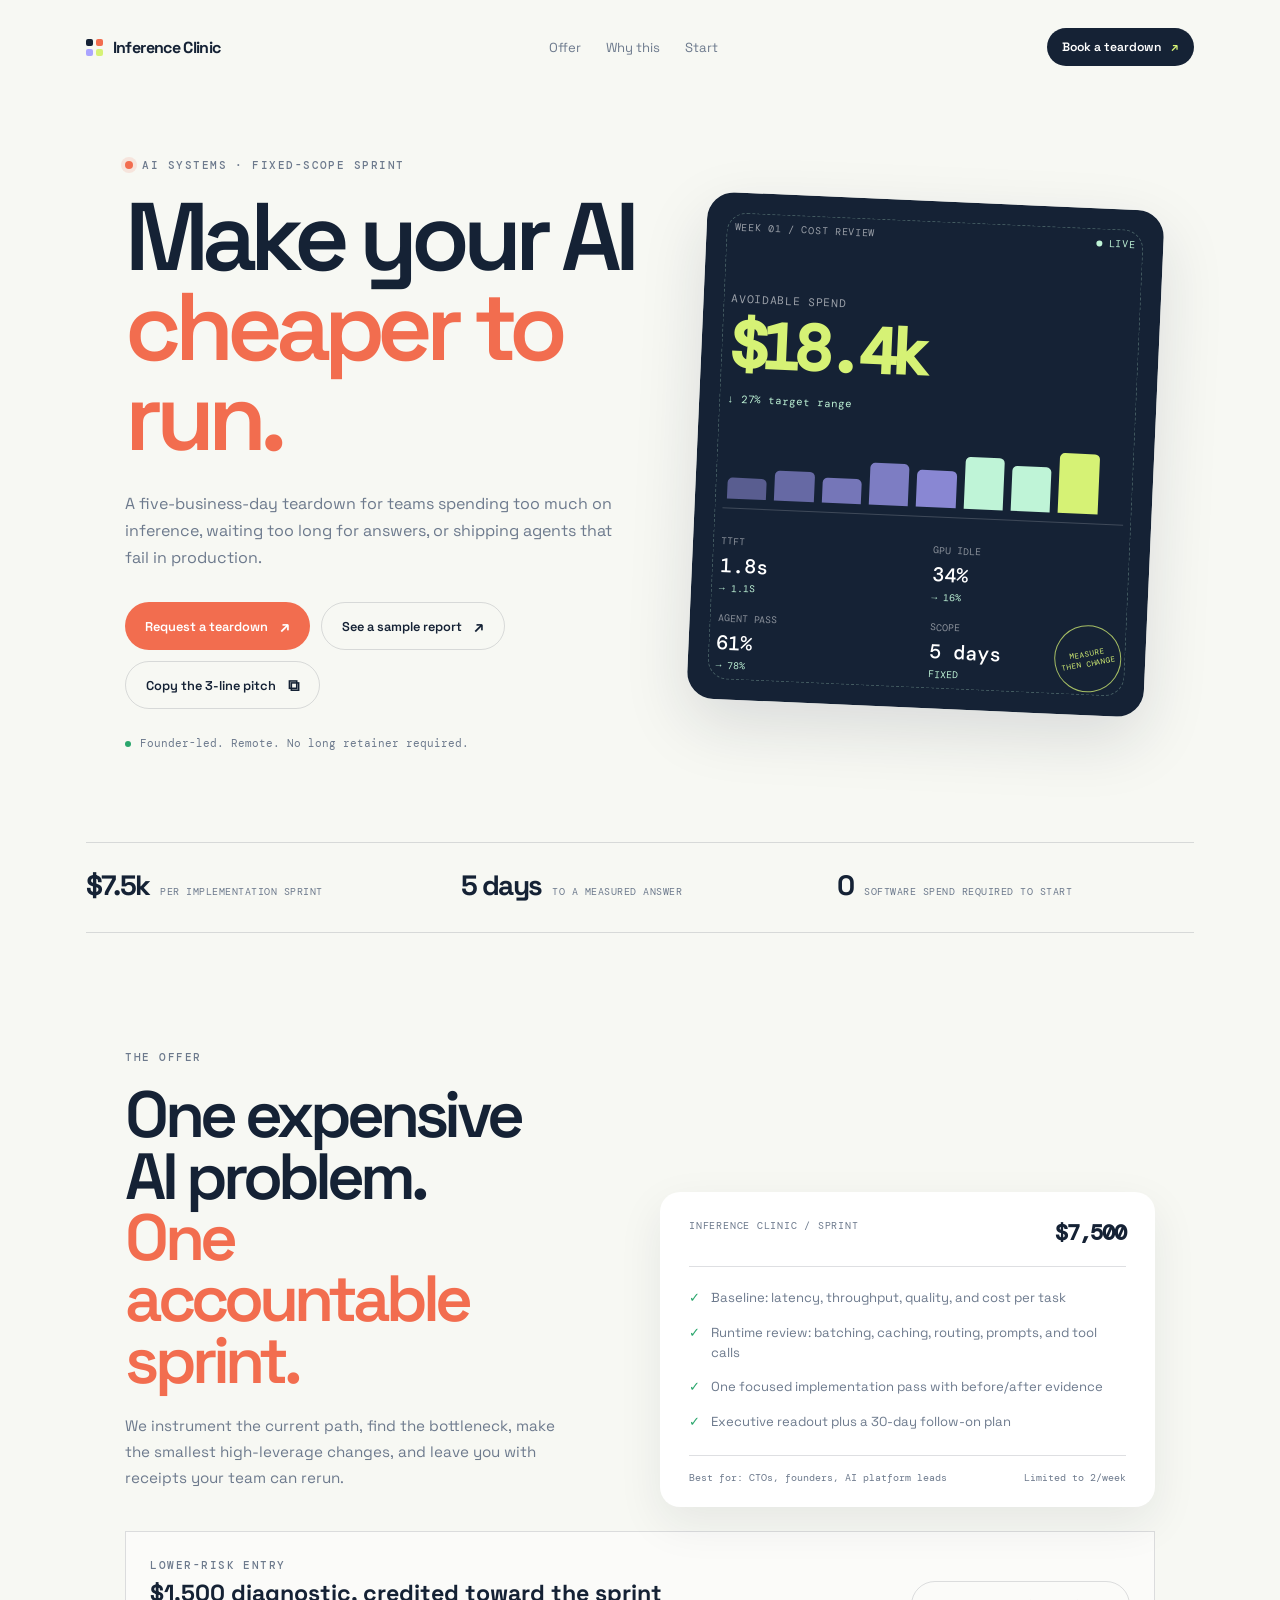
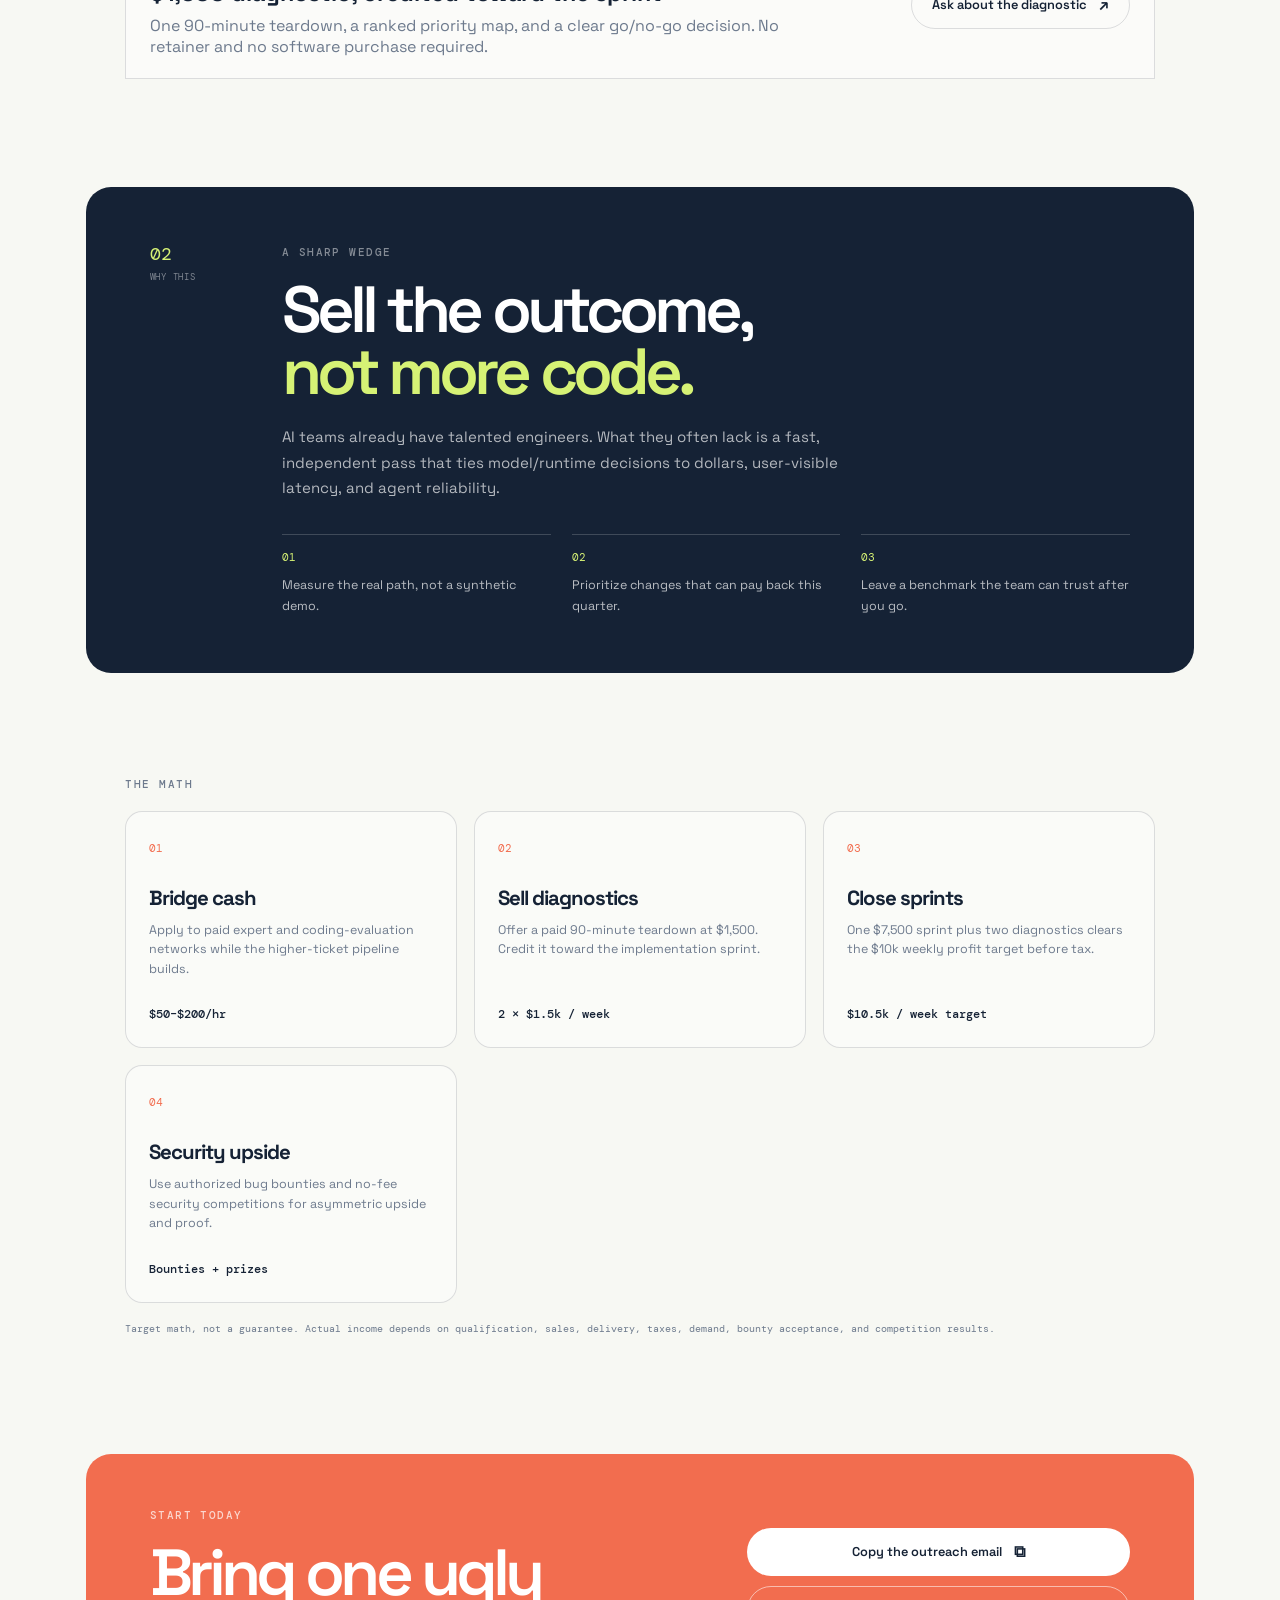
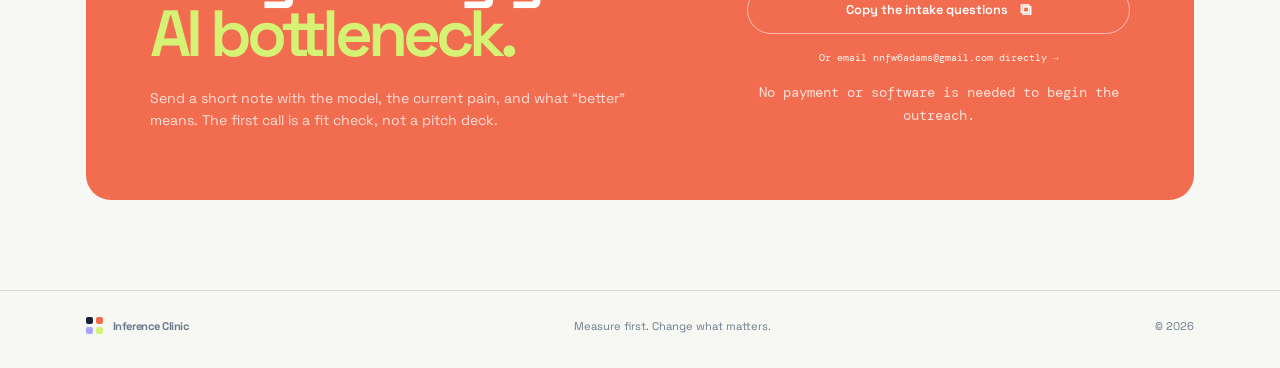
==== index.html @ ce6aa415 "Publish Inference Clinic offer pages Add the corrected landing page, sample report, crypto infrastru" ====
<!doctype html>
<html lang="en">
  <head>
    <meta charset="UTF-8" />
    <meta name="viewport" content="width=device-width, initial-scale=1.0" />
    <meta
      name="description"
      content="Inference Clinic helps AI teams cut serving cost, latency, and agent failure rates in five business days."
    />
    <title>Inference Clinic | Make AI cheaper to run</title>
    <link rel="preconnect" href="https://fonts.googleapis.com" />
    <link rel="preconnect" href="https://fonts.gstatic.com" crossorigin />
    <link
      href="https://fonts.googleapis.com/css2?family=DM+Mono:wght@400;500&family=Space+Grotesk:wght@400;500;600;700&display=swap"
      rel="stylesheet"
    />
    <link rel="stylesheet" href="styles.css" />
  </head>
  <body>
    <div class="page-shell">
      <header class="topbar">
        <a class="brand" href="#" aria-label="Inference Clinic home">
          <span class="brand-mark" aria-hidden="true"><i></i><i></i><i></i><i></i></span>
          <span>Inference Clinic</span>
        </a>
        <nav class="nav-links" aria-label="Main navigation">
          <a href="#offer">Offer</a>
          <a href="#proof">Why this</a>
          <a href="#start">Start</a>
        </nav>
        <a class="nav-cta" href="mailto:nnfw6adams@gmail.com?subject=Inference%20Clinic%20diagnostic">Book a teardown <span>↗</span></a>
      </header>

      <main>
        <section class="hero">
          <div class="hero-copy">
            <p class="eyebrow"><span></span> AI systems · fixed-scope sprint</p>
            <h1>Make your AI<br /><em>cheaper to run.</em></h1>
            <p class="lede">
              A five-business-day teardown for teams spending too much on inference, waiting too long
              for answers, or shipping agents that fail in production.
            </p>
            <div class="hero-actions">
              <a class="button button-primary" href="mailto:nnfw6adams@gmail.com?subject=Inference%20Clinic%20diagnostic">Request a teardown <span>↗</span></a>
              <a class="button button-quiet" href="screening-report.html">See a sample report <span>↗</span></a>
              <button class="button button-quiet" data-copy="pitch">Copy the 3-line pitch <span>⧉</span></button>
            </div>
            <div class="micro-proof">
              <span class="status-dot"></span>
              <span>Founder-led. Remote. No long retainer required.</span>
            </div>
          </div>

          <div class="hero-panel" aria-label="Illustration of an inference cost dashboard">
            <div class="panel-topline">
              <span>WEEK 01 / COST REVIEW</span>
              <span class="panel-live"><i></i> LIVE</span>
            </div>
            <div class="panel-metric">
              <span class="metric-label">avoidable spend</span>
              <strong>$18.4k</strong>
              <span class="metric-change">↓ 27% target range</span>
            </div>
            <div class="sparkline" aria-hidden="true">
              <span></span><span></span><span></span><span></span><span></span><span></span><span></span><span></span>
            </div>
            <div class="panel-grid">
              <div><small>TTFT</small><strong>1.8s</strong><em>→ 1.1s</em></div>
              <div><small>GPU idle</small><strong>34%</strong><em>→ 16%</em></div>
              <div><small>agent pass</small><strong>61%</strong><em>→ 78%</em></div>
              <div><small>scope</small><strong>5 days</strong><em>fixed</em></div>
            </div>
            <div class="panel-stamp">MEASURE<br />THEN CHANGE</div>
          </div>
        </section>

        <section class="stats" aria-label="Offer highlights">
          <div><strong>$7.5k</strong><span>per implementation sprint</span></div>
          <div><strong>5 days</strong><span>to a measured answer</span></div>
          <div><strong>0</strong><span>software spend required to start</span></div>
        </section>

        <section class="offer-section" id="offer">
          <div class="section-kicker">The offer</div>
          <div class="offer-layout">
            <div>
              <h2>One expensive AI problem.<br /><em>One accountable sprint.</em></h2>
              <p class="section-copy">
                We instrument the current path, find the bottleneck, make the smallest high-leverage
                changes, and leave you with receipts your team can rerun.
              </p>
            </div>
            <div class="offer-card">
              <div class="offer-card-head"><span>INFERENCE CLINIC / SPRINT</span><strong>$7,500</strong></div>
              <ul>
                <li>Baseline: latency, throughput, quality, and cost per task</li>
                <li>Runtime review: batching, caching, routing, prompts, and tool calls</li>
                <li>One focused implementation pass with before/after evidence</li>
                <li>Executive readout plus a 30-day follow-on plan</li>
              </ul>
              <div class="offer-card-foot"><span>Best for: CTOs, founders, AI platform leads</span><span>Limited to 2/week</span></div>
            </div>
          </div>
          <div class="diagnostic-strip">
            <div>
              <span class="section-kicker">Lower-risk entry</span>
              <h3>$1,500 diagnostic, credited toward the sprint</h3>
              <p>One 90-minute teardown, a ranked priority map, and a clear go/no-go decision. No retainer and no software purchase required.</p>
            </div>
            <a class="button button-outline" href="mailto:nnfw6adams@gmail.com?subject=Inference%20Clinic%20diagnostic">Ask about the diagnostic <span>↗</span></a>
          </div>
        </section>

        <section class="proof-section" id="proof">
          <div class="proof-index">02<br /><span>WHY THIS</span></div>
          <div class="proof-copy">
            <p class="section-kicker">A sharp wedge</p>
            <h2>Sell the outcome,<br /><em>not more code.</em></h2>
            <p>
              AI teams already have talented engineers. What they often lack is a fast, independent
              pass that ties model/runtime decisions to dollars, user-visible latency, and agent
              reliability.
            </p>
            <div class="proof-list">
              <div><strong>01</strong><span>Measure the real path, not a synthetic demo.</span></div>
              <div><strong>02</strong><span>Prioritize changes that can pay back this quarter.</span></div>
              <div><strong>03</strong><span>Leave a benchmark the team can trust after you go.</span></div>
            </div>
          </div>
        </section>

        <section class="path-section">
          <div class="section-kicker">The math</div>
          <div class="path-grid">
            <article>
              <span class="path-number">01</span>
              <h3>Bridge cash</h3>
              <p>Apply to paid expert and coding-evaluation networks while the higher-ticket pipeline builds.</p>
              <strong>$50–$200/hr</strong>
            </article>
            <article>
              <span class="path-number">02</span>
              <h3>Sell diagnostics</h3>
              <p>Offer a paid 90-minute teardown at $1,500. Credit it toward the implementation sprint.</p>
              <strong>2 × $1.5k / week</strong>
            </article>
            <article>
              <span class="path-number">03</span>
              <h3>Close sprints</h3>
              <p>One $7,500 sprint plus two diagnostics clears the $10k weekly profit target before tax.</p>
              <strong>$10.5k / week target</strong>
            </article>
            <article>
              <span class="path-number">04</span>
              <h3>Security upside</h3>
              <p>Use authorized bug bounties and no-fee security competitions for asymmetric upside and proof.</p>
              <strong>Bounties + prizes</strong>
            </article>
          </div>
          <p class="disclaimer">Target math, not a guarantee. Actual income depends on qualification, sales, delivery, taxes, demand, bounty acceptance, and competition results.</p>
        </section>

        <section class="start-section" id="start">
          <div class="start-card">
            <div>
              <p class="section-kicker">Start today</p>
              <h2>Bring one ugly<br /><em>AI bottleneck.</em></h2>
              <p>Send a short note with the model, the current pain, and what “better” means. The first call is a fit check, not a pitch deck.</p>
            </div>
            <div class="start-actions">
              <button class="button button-light" data-copy="email">Copy the outreach email <span>⧉</span></button>
              <button class="button button-outline-light" data-copy="intake">Copy the intake questions <span>⧉</span></button>
              <a class="start-note start-link" href="mailto:nnfw6adams@gmail.com?subject=Inference%20Clinic%20diagnostic">Or email nnfw6adams@gmail.com directly →</a>
              <p class="start-note">No payment or software is needed to begin the outreach.</p>
            </div>
          </div>
        </section>
      </main>

      <footer class="footer">
        <div class="brand"><span class="brand-mark" aria-hidden="true"><i></i><i></i><i></i><i></i></span><span>Inference Clinic</span></div>
        <span>Measure first. Change what matters.</span>
        <span>© 2026</span>
      </footer>
    </div>
    <div class="toast" data-toast role="status" aria-live="polite"></div>
    <script src="app.js"></script>
  </body>
</html>
---- styles.css ----
:root {
  --ink: #152235;
  --muted: #6d7a8d;
  --paper: #f7f8f3;
  --card: #ffffff;
  --line: rgba(21, 34, 53, 0.14);
  --mint: #bff4d7;
  --lime: #d6f275;
  --orange: #f26d4f;
  --violet: #aaa4ff;
  --shadow: 0 24px 65px rgba(21, 34, 53, 0.13);
  font-family: "Space Grotesk", system-ui, sans-serif;
  color: var(--ink);
  background: var(--paper);
}
* { box-sizing: border-box; }
html { scroll-behavior: smooth; }
body { margin: 0; min-width: 320px; background: var(--paper); }
a, button { font: inherit; }
a { color: inherit; text-decoration: none; }
button { cursor: pointer; }
.page-shell { max-width: 1440px; margin: 0 auto; overflow: hidden; }
.topbar { display: flex; align-items: center; justify-content: space-between; padding: 28px 6.7vw 20px; }
.brand { display: inline-flex; align-items: center; gap: 10px; font-weight: 700; letter-spacing: -0.04em; }
.brand-mark { display: grid; grid-template-columns: repeat(2, 7px); gap: 3px; width: 17px; }
.brand-mark i { display: block; width: 7px; height: 7px; border-radius: 2px; background: var(--ink); }
.brand-mark i:nth-child(2) { background: var(--orange); }
.brand-mark i:nth-child(3) { background: var(--violet); }
.brand-mark i:nth-child(4) { background: var(--lime); }
.nav-links { display: flex; gap: 25px; color: var(--muted); font-size: .82rem; }
.nav-links a:hover { color: var(--ink); }
.nav-cta { padding: 11px 15px; border-radius: 999px; background: var(--ink); color: white; font-size: .76rem; font-weight: 600; }
.nav-cta span { margin-left: 7px; color: var(--lime); }
.hero { display: grid; grid-template-columns: 1fr .9fr; gap: 5vw; align-items: center; min-height: 610px; padding: 72px 9.8vw 92px; }
.eyebrow, .section-kicker { margin: 0 0 20px; color: var(--muted); font: 500 .7rem "DM Mono", monospace; letter-spacing: .13em; text-transform: uppercase; }
.eyebrow { display: flex; align-items: center; gap: 9px; }
.eyebrow span { width: 8px; height: 8px; border-radius: 50%; background: var(--orange); box-shadow: 0 0 0 4px rgba(242,109,79,.14); }
h1, h2, h3, p { margin-top: 0; }
h1, h2 { letter-spacing: -.075em; line-height: .94; }
h1 { max-width: 620px; margin-bottom: 27px; font-size: clamp(4rem, 7.5vw, 7.3rem); font-weight: 600; }
h1 em, h2 em { color: var(--orange); font-style: normal; }
.lede { max-width: 505px; margin-bottom: 31px; color: var(--muted); font-size: 1rem; line-height: 1.7; }
.hero-actions { display: flex; flex-wrap: wrap; gap: 11px; }
.button { display: inline-flex; align-items: center; justify-content: center; gap: 12px; min-height: 48px; padding: 0 20px; border: 0; border-radius: 999px; font-size: .8rem; font-weight: 600; transition: transform 180ms ease, box-shadow 180ms ease, background 180ms ease; }
.button:hover { transform: translateY(-2px); box-shadow: 0 12px 24px rgba(21,34,53,.14); }
.button-primary { background: var(--orange); color: white; }
.button-primary:hover { background: #d9593e; }
.button-quiet { border: 1px solid var(--line); background: transparent; color: var(--ink); }
.button-outline { border: 1px solid var(--line); background: transparent; color: var(--ink); }
.button span { font-size: 1rem; }
.micro-proof { display: flex; gap: 9px; align-items: center; margin-top: 28px; color: var(--muted); font: .66rem "DM Mono", monospace; }
.status-dot { width: 6px; height: 6px; border-radius: 50%; background: #2aa66c; }
.hero-panel { position: relative; min-height: 410px; padding: 27px; border: 1px solid rgba(21,34,53,.15); border-radius: 27px; background: var(--ink); color: white; box-shadow: var(--shadow); transform: rotate(2.5deg); }
.hero-panel:before { content: ""; position: absolute; inset: 19px; border: 1px dashed rgba(191,244,215,.28); border-radius: 20px; pointer-events: none; }
.panel-topline, .panel-live { display: flex; align-items: center; justify-content: space-between; color: rgba(255,255,255,.57); font: .62rem "DM Mono", monospace; letter-spacing: .07em; }
.panel-live { gap: 6px; justify-content: flex-end; color: var(--mint); }
.panel-live i { width: 6px; height: 6px; border-radius: 50%; background: var(--mint); }
.panel-metric { position: relative; z-index: 1; margin-top: 58px; }
.metric-label { display: block; color: rgba(255,255,255,.58); font: .7rem "DM Mono", monospace; text-transform: uppercase; letter-spacing: .06em; }
.panel-metric strong { display: block; margin: 9px 0 8px; color: var(--lime); font: 600 4rem/1 "DM Mono", monospace; letter-spacing: -.09em; }
.metric-change { color: var(--mint); font: .67rem "DM Mono", monospace; }
.sparkline { display: flex; align-items: end; gap: 8px; height: 73px; margin: 28px 0 26px; padding: 0 4px 9px; border-bottom: 1px solid rgba(255,255,255,.18); }
.sparkline span { display: block; width: 10%; border-radius: 5px 5px 0 0; background: var(--violet); }
.sparkline span:nth-child(1) { height: 34%; opacity: .45; }.sparkline span:nth-child(2) { height: 47%; opacity: .55; }.sparkline span:nth-child(3) { height: 40%; opacity: .65; }.sparkline span:nth-child(4) { height: 67%; opacity: .7; }.sparkline span:nth-child(5) { height: 58%; opacity: .78; }.sparkline span:nth-child(6) { height: 82%; background: var(--mint); }.sparkline span:nth-child(7) { height: 71%; background: var(--mint); }.sparkline span:nth-child(8) { height: 95%; background: var(--lime); }
.panel-grid { display: grid; grid-template-columns: repeat(2,1fr); gap: 17px 24px; }
.panel-grid small, .panel-grid em { display: block; color: rgba(255,255,255,.5); font: .61rem "DM Mono", monospace; font-style: normal; text-transform: uppercase; }
.panel-grid strong { display: block; margin: 5px 0 3px; font: 500 1.25rem "DM Mono", monospace; }
.panel-grid em { color: var(--mint); }
.panel-stamp { position: absolute; right: 23px; bottom: 22px; width: 67px; height: 67px; display: grid; place-items: center; border: 1px solid rgba(214,242,117,.75); border-radius: 50%; color: var(--lime); font: .47rem/1.25 "DM Mono", monospace; text-align: center; transform: rotate(-13deg); }
.stats { display: grid; grid-template-columns: repeat(3,1fr); gap: 18px; margin: 0 6.7vw; padding: 24px 0 29px; border-top: 1px solid var(--line); border-bottom: 1px solid var(--line); }
.stats div { display: flex; align-items: baseline; gap: 11px; }
.stats strong { font-size: 1.75rem; letter-spacing: -.06em; }
.stats span { color: var(--muted); font: .63rem "DM Mono", monospace; text-transform: uppercase; letter-spacing: .05em; }
.offer-section { padding: 117px 9.8vw 108px; }
.offer-layout { display: grid; grid-template-columns: .9fr 1fr; gap: 7vw; align-items: end; }
h2 { margin-bottom: 22px; font-size: clamp(3rem, 5.1vw, 5.4rem); font-weight: 600; }
.section-copy { max-width: 485px; color: var(--muted); font-size: .95rem; line-height: 1.72; }
.offer-card { padding: 27px 29px 23px; border-radius: 20px; background: white; box-shadow: 0 16px 45px rgba(21,34,53,.08); }
.offer-card-head { display: flex; align-items: start; justify-content: space-between; gap: 18px; padding-bottom: 19px; border-bottom: 1px solid var(--line); color: var(--muted); font: .61rem "DM Mono", monospace; letter-spacing: .08em; }
.offer-card-head strong { color: var(--ink); font: 600 1.35rem "DM Mono", monospace; letter-spacing: -.06em; }
.offer-card ul { display: grid; gap: 15px; margin: 21px 0 23px; padding: 0; list-style: none; }
.offer-card li { position: relative; padding-left: 22px; color: var(--muted); font-size: .82rem; line-height: 1.5; }
.offer-card li:before { content: "✓"; position: absolute; left: 0; color: #2aa66c; font-weight: 700; }
.offer-card-foot { display: flex; justify-content: space-between; gap: 15px; padding-top: 15px; border-top: 1px solid var(--line); color: var(--muted); font: .6rem "DM Mono", monospace; }
.diagnostic-strip { display: flex; align-items: center; justify-content: space-between; gap: 2rem; margin-top: 1.5rem; padding: 1.35rem 1.5rem; border: 1px solid var(--line); background: rgba(255,255,255,.55); }
.diagnostic-strip h3 { margin: .25rem 0 .4rem; font-size: clamp(1.1rem, 2vw, 1.45rem); }
.diagnostic-strip p { max-width: 42rem; margin: 0; color: var(--muted); }
.proof-section { display: grid; grid-template-columns: 100px 1fr; gap: 32px; margin: 0 6.7vw 104px; padding: 58px 5vw; border-radius: 25px; background: var(--ink); color: white; }
.proof-index { color: var(--lime); font: 1.1rem "DM Mono", monospace; line-height: 1.1; }
.proof-index span { display: block; margin-top: 8px; color: rgba(255,255,255,.45); font-size: .54rem; letter-spacing: .08em; }
.proof-copy .section-kicker { color: rgba(255,255,255,.48); }
.proof-copy h2 em { color: var(--lime); }
.proof-copy > p:not(.section-kicker) { max-width: 560px; color: rgba(255,255,255,.68); font-size: .94rem; line-height: 1.7; }
.proof-list { display: grid; grid-template-columns: repeat(3,1fr); gap: 21px; margin-top: 33px; }
.proof-list div { padding-top: 15px; border-top: 1px solid rgba(255,255,255,.18); }
.proof-list strong { display: block; margin-bottom: 9px; color: var(--lime); font: .68rem "DM Mono", monospace; }
.proof-list span { color: rgba(255,255,255,.7); font-size: .78rem; line-height: 1.45; }
.path-section { padding: 0 9.8vw 119px; }
.path-grid { display: grid; grid-template-columns: repeat(3,1fr); gap: 17px; }
.path-grid article { min-height: 230px; padding: 24px 23px; border: 1px solid var(--line); border-radius: 17px; background: rgba(255,255,255,.42); }
.path-number { color: var(--orange); font: .66rem "DM Mono", monospace; }
.path-grid h3 { margin: 28px 0 10px; font-size: 1.28rem; letter-spacing: -.05em; }
.path-grid p { min-height: 69px; color: var(--muted); font-size: .78rem; line-height: 1.55; }
.path-grid strong { color: var(--ink); font: 500 .72rem "DM Mono", monospace; }
.disclaimer { margin: 19px 0 0; color: var(--muted); font: .63rem "DM Mono", monospace; }
.start-section { padding: 0 6.7vw 90px; }
.start-card { display: grid; grid-template-columns: 1fr .7fr; gap: 50px; padding: 54px 5vw; border-radius: 25px; background: var(--orange); color: white; }
.start-card .section-kicker { color: rgba(255,255,255,.72); }
.start-card h2 em { color: var(--lime); }
.start-card > div > p:not(.section-kicker) { max-width: 490px; color: rgba(255,255,255,.78); font-size: .88rem; line-height: 1.62; }
.start-actions { display: flex; flex-direction: column; align-items: stretch; justify-content: center; gap: 10px; }
.button-light { background: white; color: var(--ink); }
.button-outline-light { border: 1px solid rgba(255,255,255,.55); background: transparent; color: white; }
.start-note { margin: 7px 0 0; color: rgba(255,255,255,.7); font: .6rem "DM Mono", monospace; text-align: center; }
.start-link { display: inline-block; color: var(--paper); text-decoration: none; }
.footer { display: flex; align-items: center; justify-content: space-between; gap: 20px; padding: 26px 6.7vw 34px; border-top: 1px solid var(--line); color: var(--muted); font-size: .7rem; }
.toast { position: fixed; z-index: 10; right: 22px; bottom: 22px; max-width: min(370px, calc(100vw - 44px)); padding: 14px 17px; border-radius: 12px; background: var(--ink); color: white; box-shadow: var(--shadow); font-size: .76rem; opacity: 0; transform: translateY(10px); pointer-events: none; transition: opacity 180ms ease, transform 180ms ease; }
.toast.is-visible { opacity: 1; transform: translateY(0); }
@media (max-width: 900px) {
  .hero { grid-template-columns: 1fr; padding-inline: 8vw; }
  .hero-panel { width: min(100%, 520px); margin: 5px auto 0; }
  .offer-section { padding-inline: 8vw; }
  .offer-layout { grid-template-columns: 1fr; gap: 38px; }
  .proof-section { margin-inline: 5vw; }
  .path-section { padding-inline: 8vw; }
  .start-section { padding-inline: 5vw; }
}
@media (max-width: 650px) {
  .topbar { padding-top: 21px; }
  .nav-links { display: none; }
  .nav-cta { padding: 9px 12px; font-size: .68rem; }
  .hero { min-height: unset; padding-top: 65px; padding-bottom: 70px; }
  h1 { font-size: clamp(3.7rem, 17vw, 5.7rem); }
  .hero-panel { min-height: 365px; padding: 23px; transform: none; }
  .panel-metric { margin-top: 47px; }
  .panel-metric strong { font-size: 3.35rem; }
  .stats { grid-template-columns: 1fr; gap: 11px; }
  .stats div { justify-content: space-between; }
  .offer-section { padding-top: 85px; }
  .offer-card-foot { flex-direction: column; }
  .diagnostic-strip { align-items: flex-start; flex-direction: column; }
  .proof-section { grid-template-columns: 1fr; gap: 17px; padding: 36px 28px; }
  .proof-list { grid-template-columns: 1fr; gap: 14px; }
  .path-section { padding-bottom: 82px; }
  .path-grid { grid-template-columns: 1fr; }
  .path-grid article { min-height: unset; }
  .path-grid p { min-height: unset; }
  .start-card { grid-template-columns: 1fr; gap: 28px; padding: 36px 28px; }
  .footer { flex-wrap: wrap; }
  .footer > span:nth-last-child(2) { width: 100%; order: 3; }
}
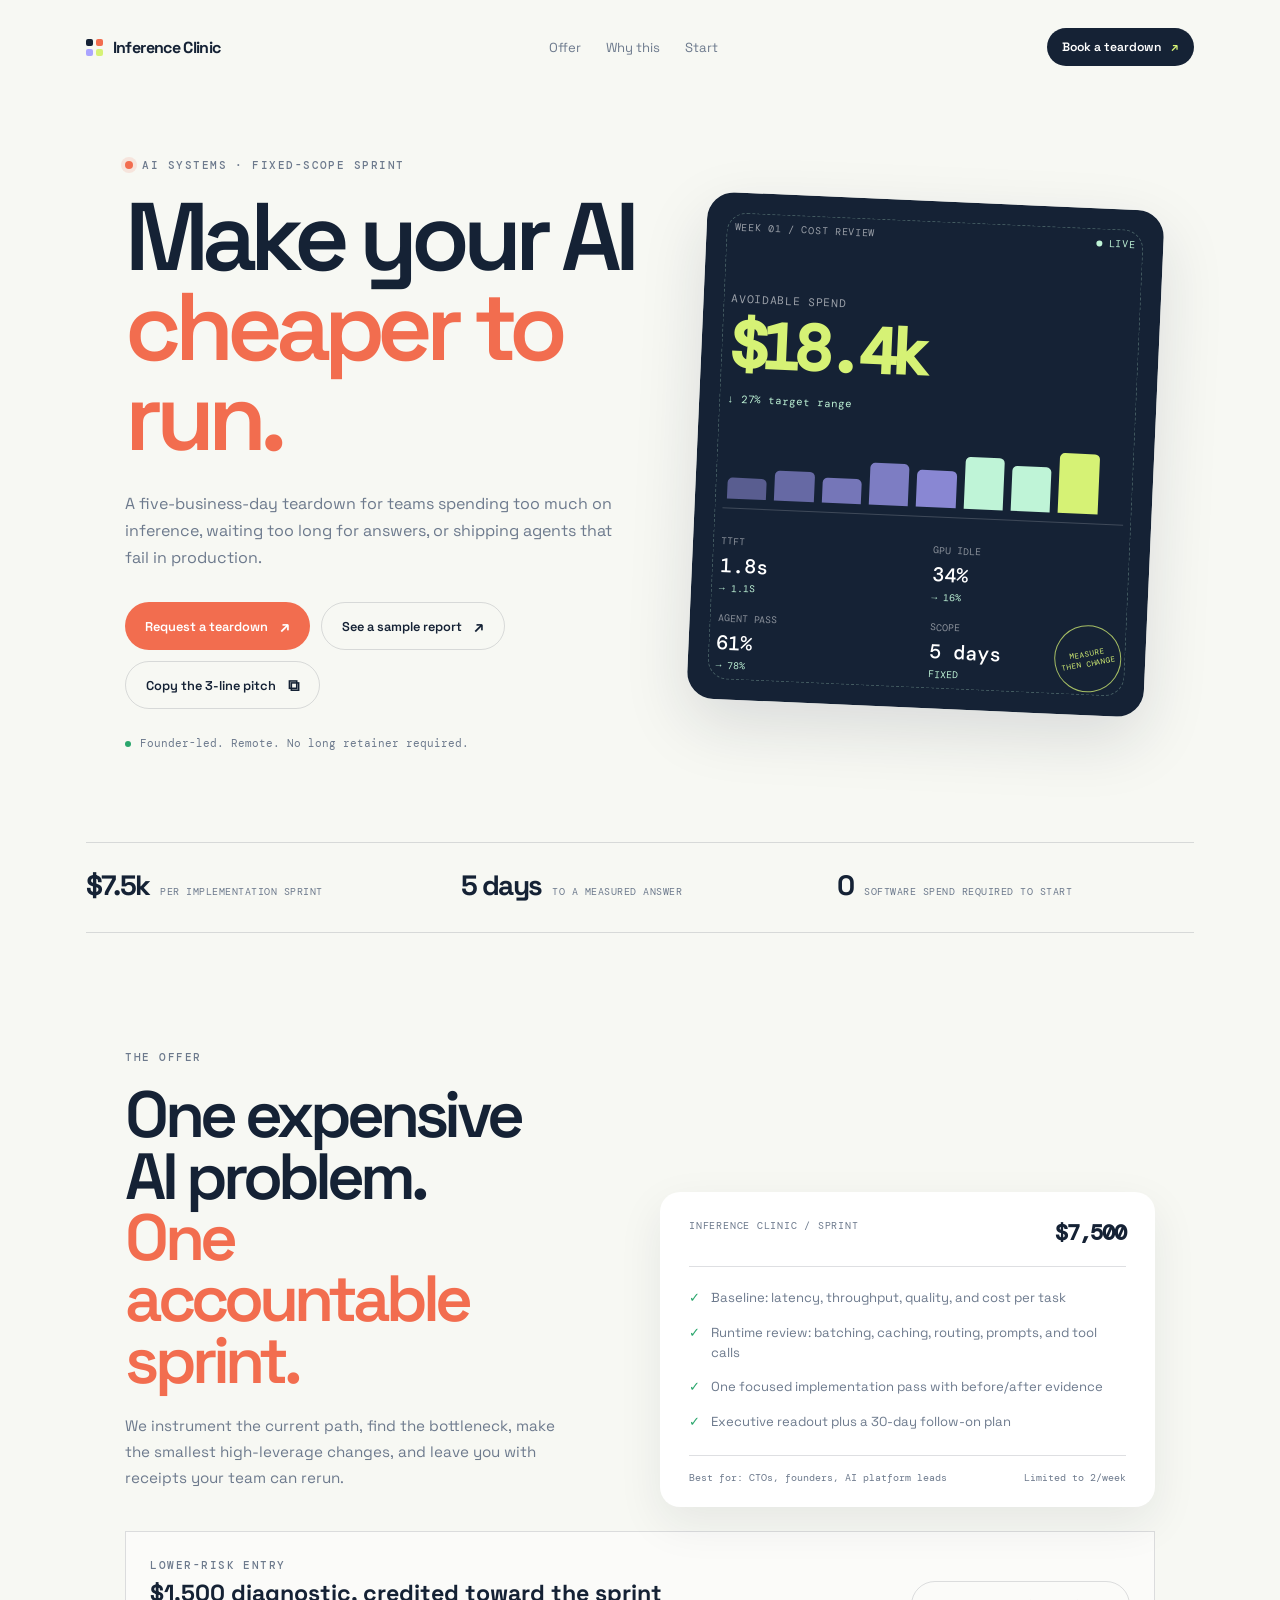
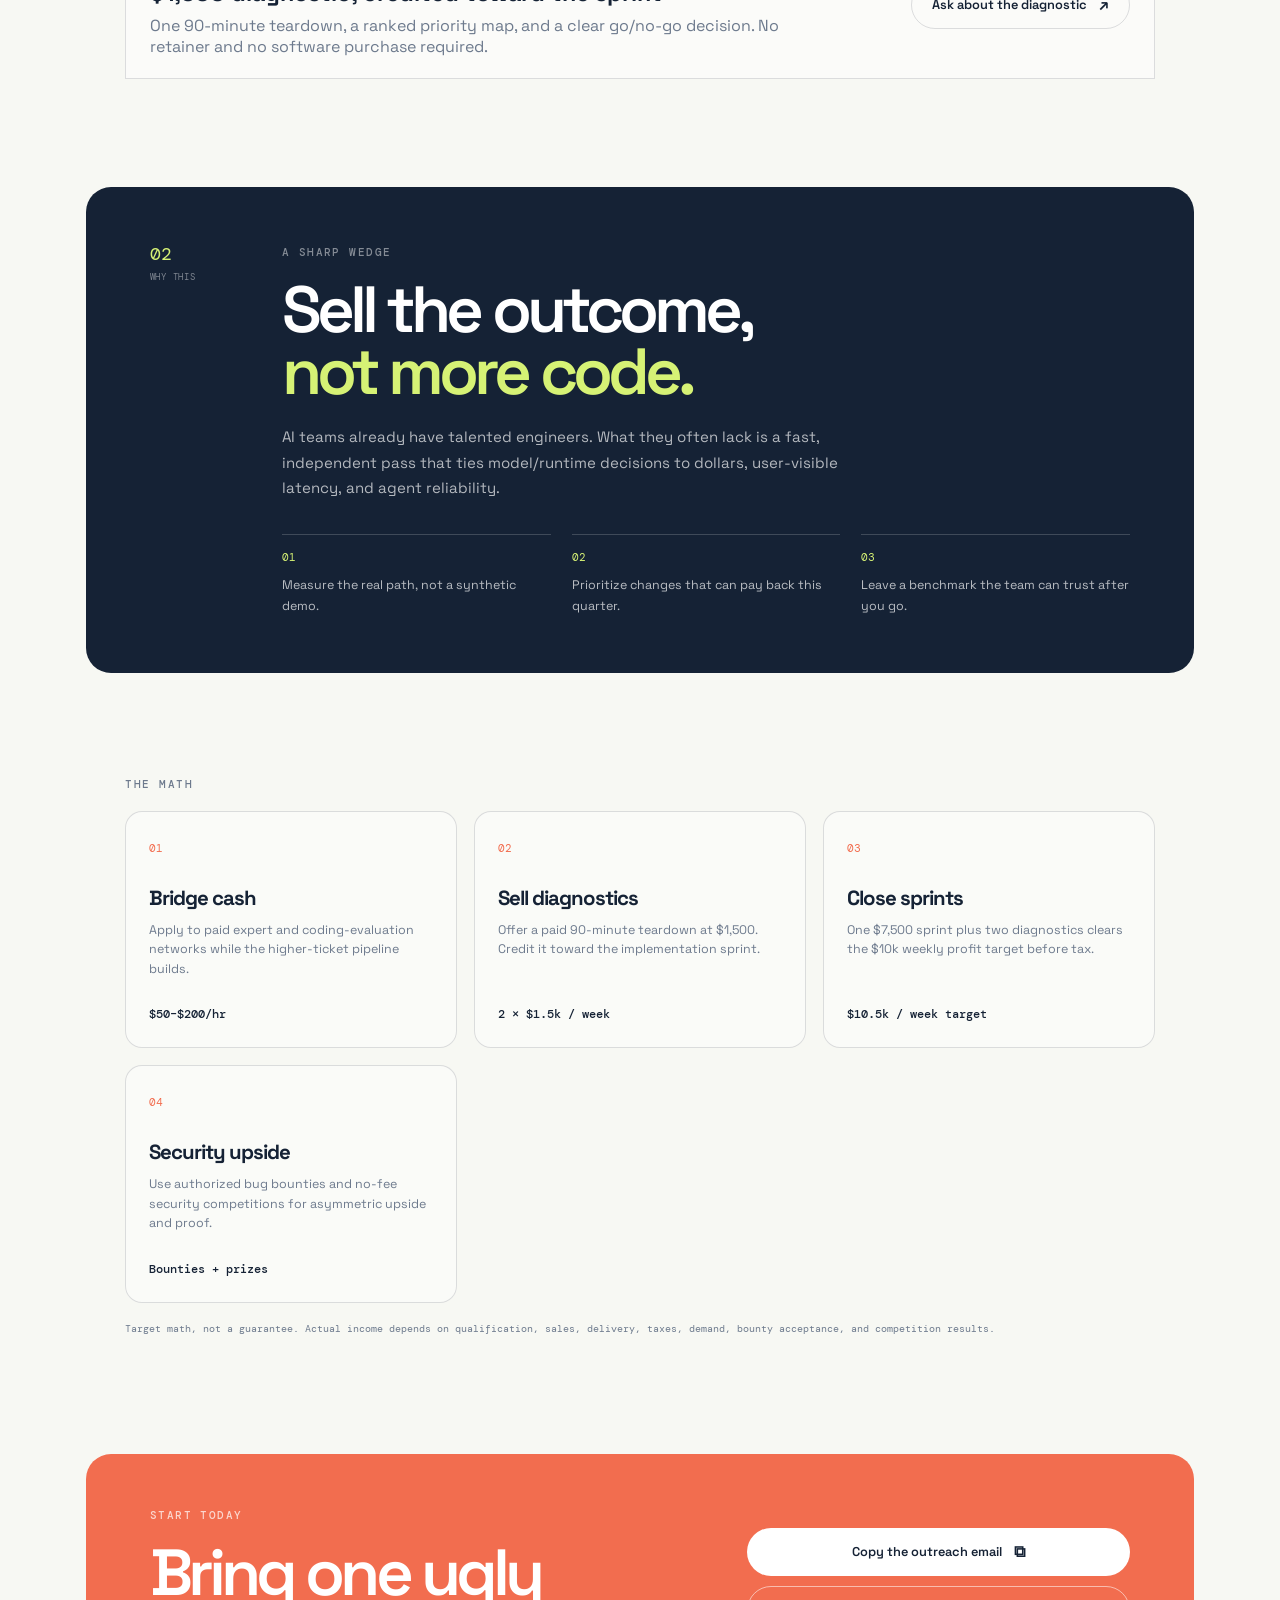
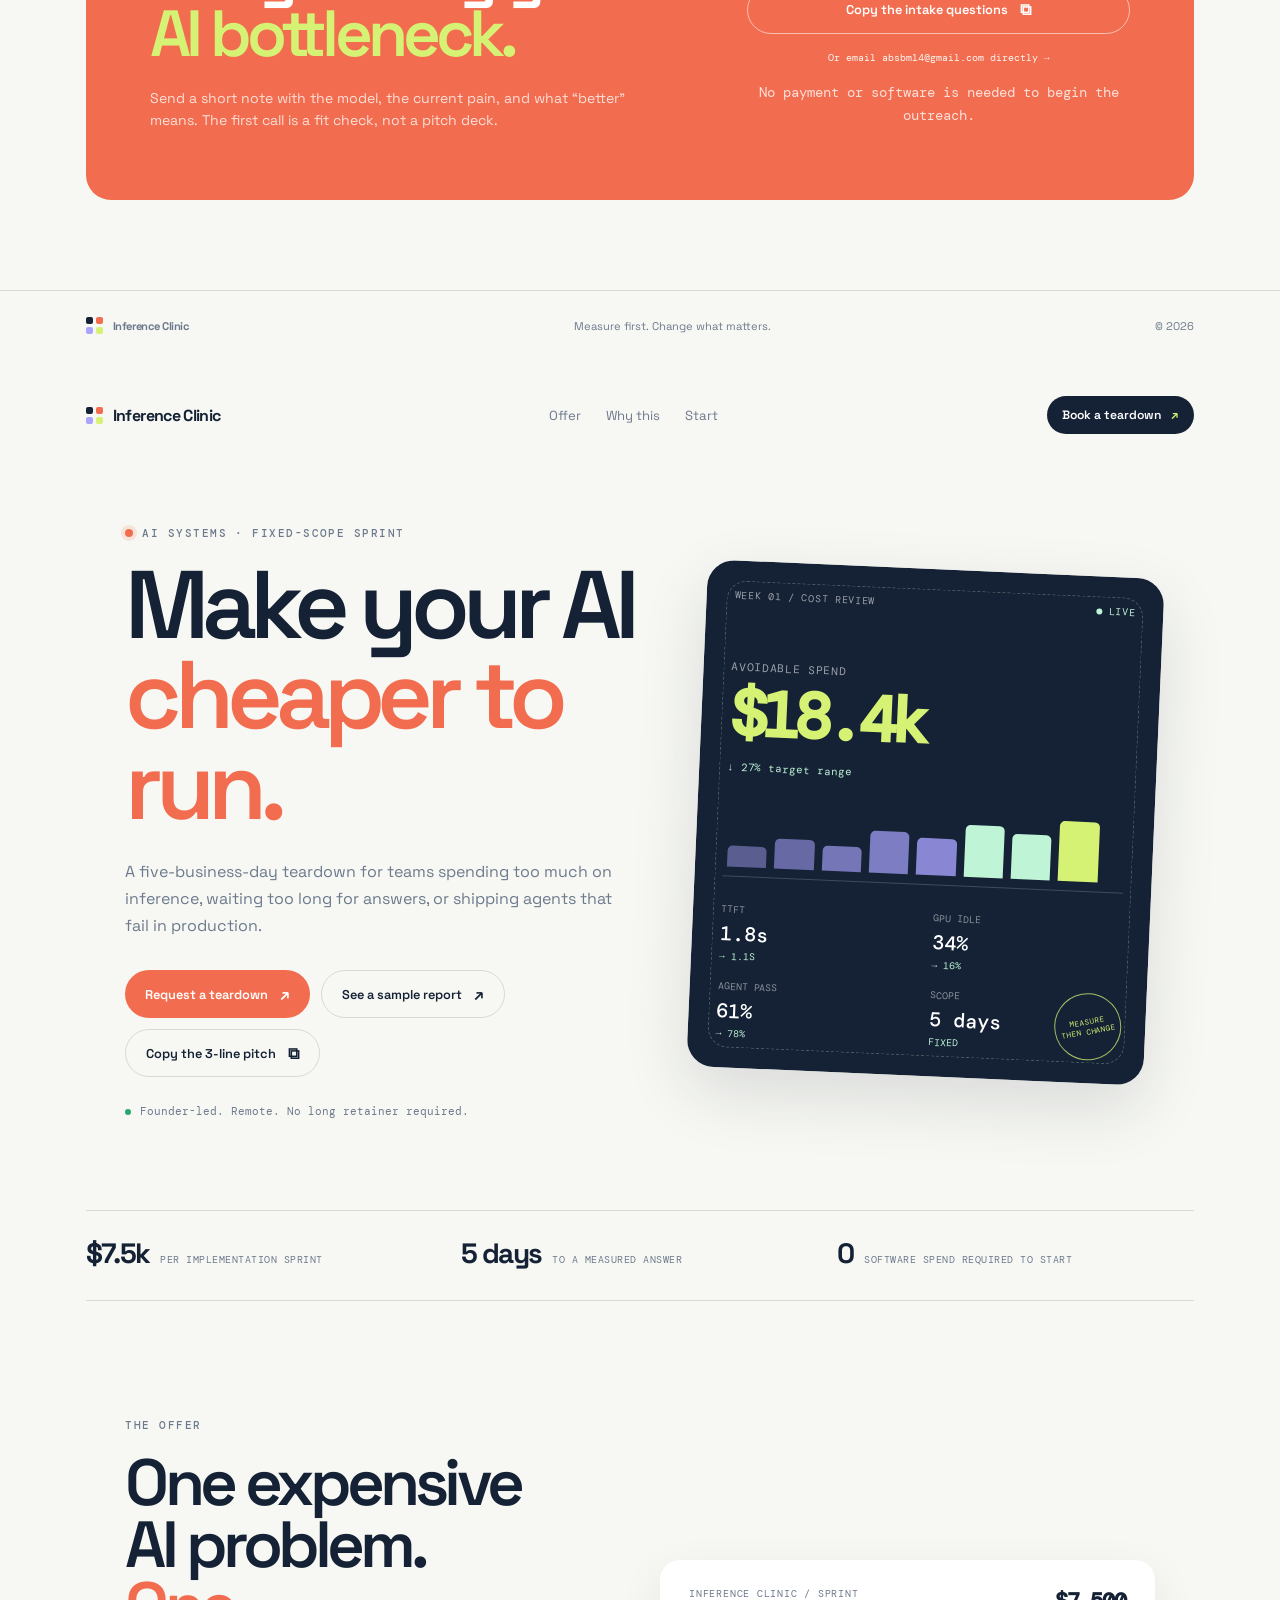
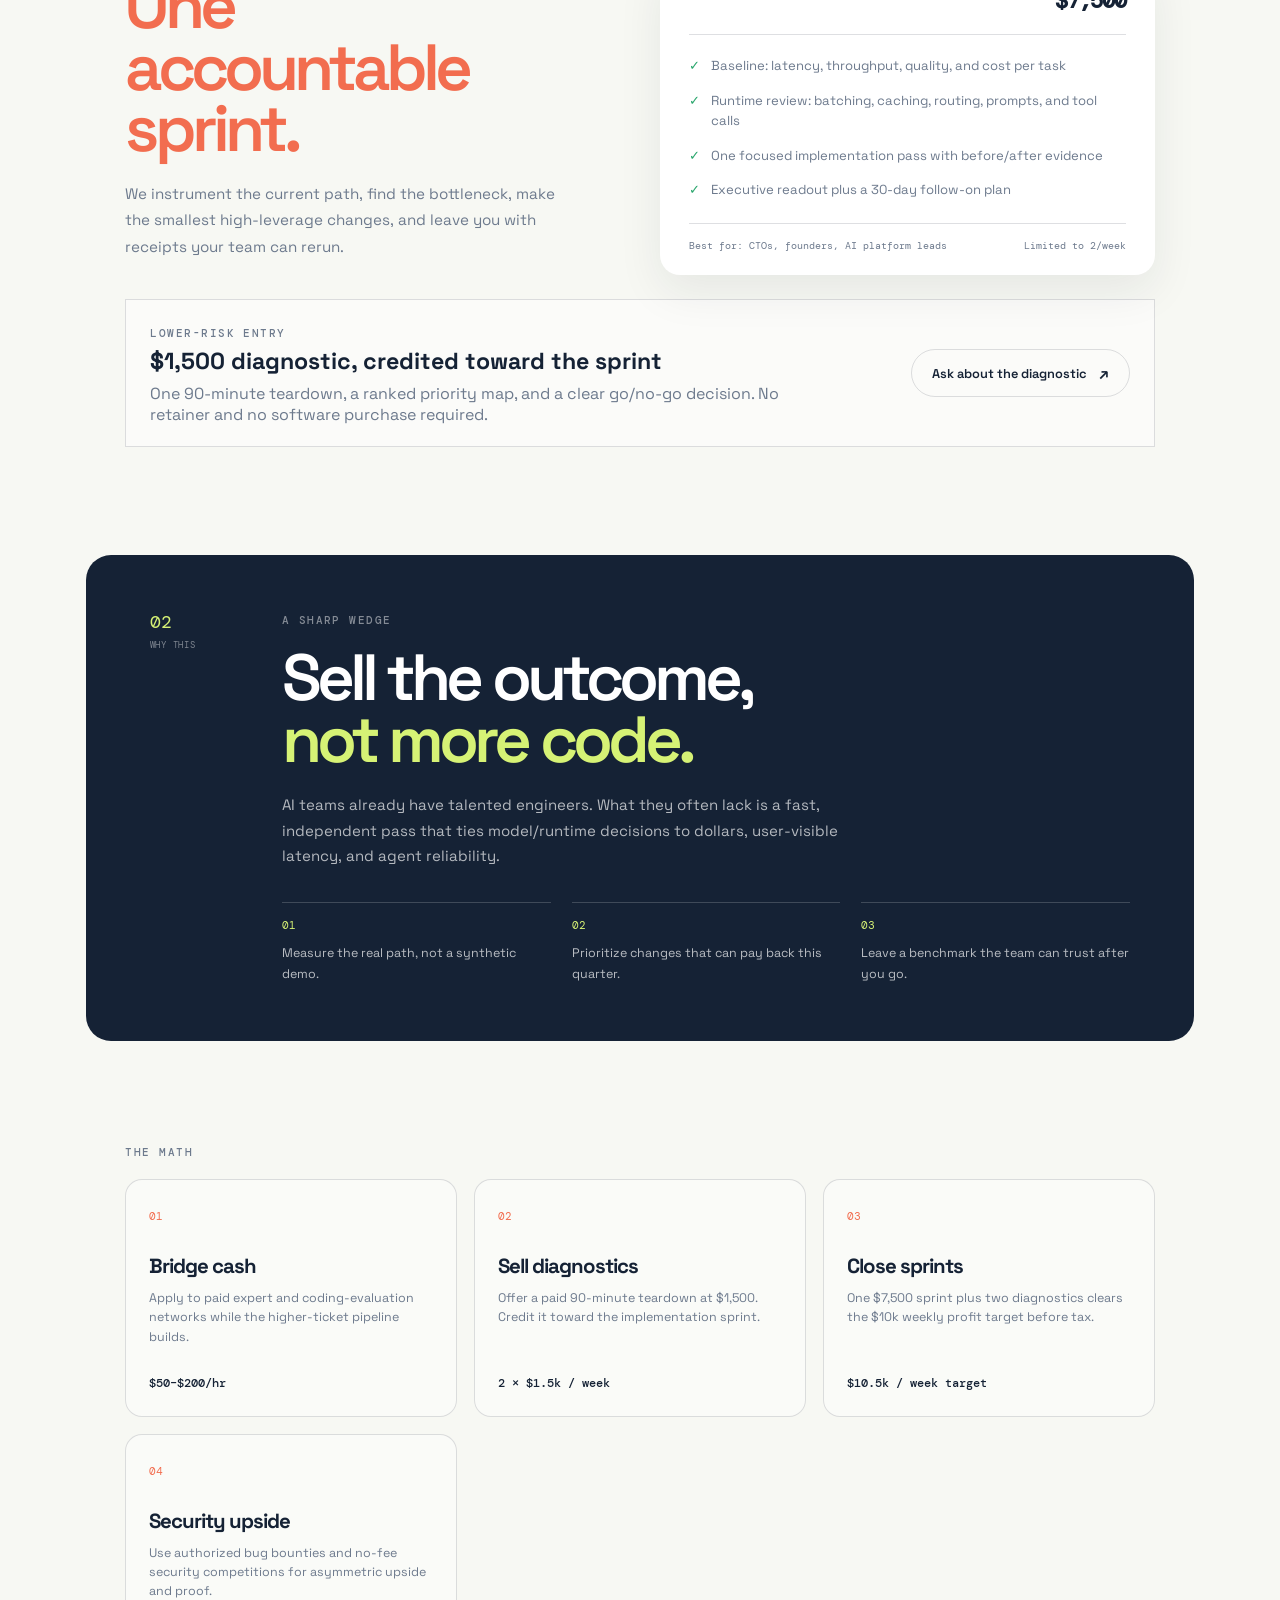
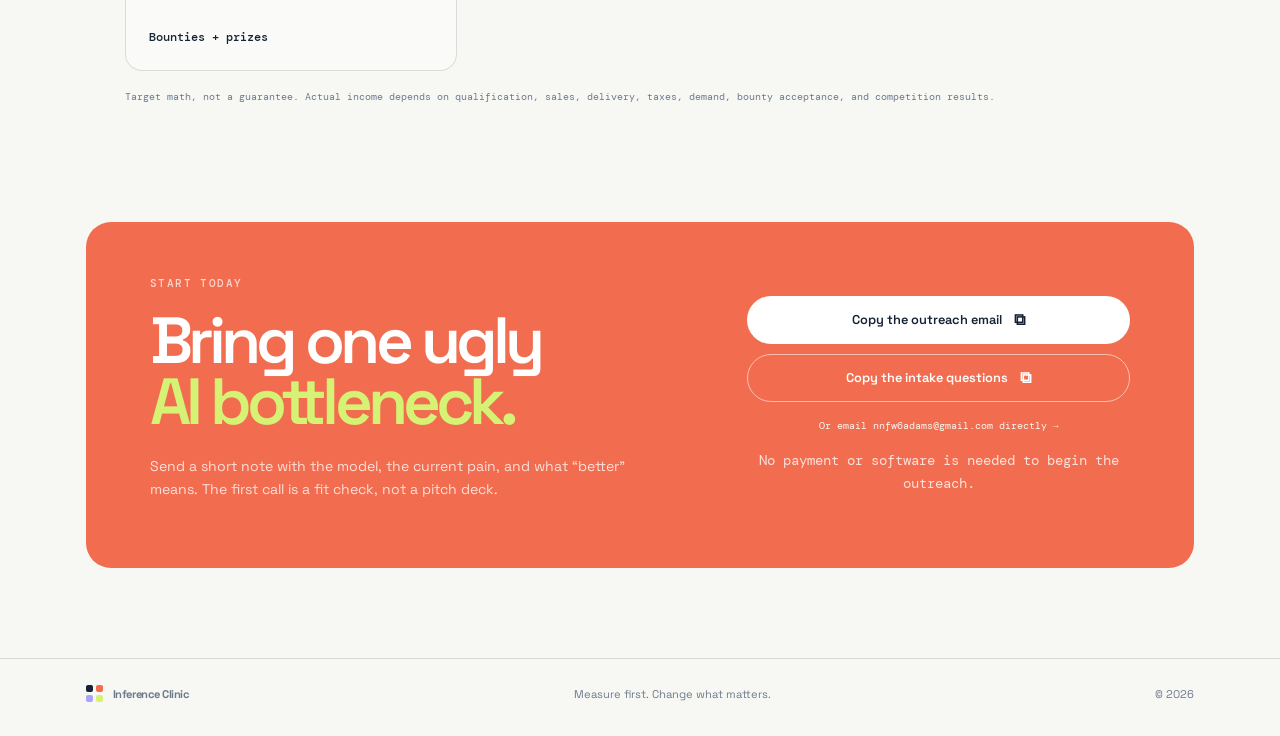
==== commit dfba6d44: "Use absbm14 mailbox for Inference Clinic CTAs" ====
--- a/index.html
+++ b/index.html
@@ -1,4 +1,192 @@
 <!doctype html>
+<html lang="en">
+  <head>
+    <meta charset="UTF-8" />
+    <meta name="viewport" content="width=device-width, initial-scale=1.0" />
+    <meta
+      name="description"
+      content="Inference Clinic helps AI teams cut serving cost, latency, and agent failure rates in five business days."
+    />
+    <title>Inference Clinic | Make AI cheaper to run</title>
+    <link rel="preconnect" href="https://fonts.googleapis.com" />
+    <link rel="preconnect" href="https://fonts.gstatic.com" crossorigin />
+    <link
+      href="https://fonts.googleapis.com/css2?family=DM+Mono:wght@400;500&family=Space+Grotesk:wght@400;500;600;700&display=swap"
+      rel="stylesheet"
+    />
+    <link rel="stylesheet" href="styles.css" />
+  </head>
+  <body>
+    <div class="page-shell">
+      <header class="topbar">
+        <a class="brand" href="#" aria-label="Inference Clinic home">
+          <span class="brand-mark" aria-hidden="true"><i></i><i></i><i></i><i></i></span>
+          <span>Inference Clinic</span>
+        </a>
+        <nav class="nav-links" aria-label="Main navigation">
+          <a href="#offer">Offer</a>
+          <a href="#proof">Why this</a>
+          <a href="#start">Start</a>
+        </nav>
+        <a class="nav-cta" href="mailto:absbm14@gmail.com?subject=Inference%20Clinic%20diagnostic">Book a teardown <span>↗</span></a>
+      </header>
+
+      <main>
+        <section class="hero">
+          <div class="hero-copy">
+            <p class="eyebrow"><span></span> AI systems · fixed-scope sprint</p>
+            <h1>Make your AI<br /><em>cheaper to run.</em></h1>
+            <p class="lede">
+              A five-business-day teardown for teams spending too much on inference, waiting too long
+              for answers, or shipping agents that fail in production.
+            </p>
+            <div class="hero-actions">
+              <a class="button button-primary" href="mailto:absbm14@gmail.com?subject=Inference%20Clinic%20diagnostic">Request a teardown <span>↗</span></a>
+              <a class="button button-quiet" href="screening-report.html">See a sample report <span>↗</span></a>
+              <button class="button button-quiet" data-copy="pitch">Copy the 3-line pitch <span>⧉</span></button>
+            </div>
+            <div class="micro-proof">
+              <span class="status-dot"></span>
+              <span>Founder-led. Remote. No long retainer required.</span>
+            </div>
+          </div>
+
+          <div class="hero-panel" aria-label="Illustration of an inference cost dashboard">
+            <div class="panel-topline">
+              <span>WEEK 01 / COST REVIEW</span>
+              <span class="panel-live"><i></i> LIVE</span>
+            </div>
+            <div class="panel-metric">
+              <span class="metric-label">avoidable spend</span>
+              <strong>$18.4k</strong>
+              <span class="metric-change">↓ 27% target range</span>
+            </div>
+            <div class="sparkline" aria-hidden="true">
+              <span></span><span></span><span></span><span></span><span></span><span></span><span></span><span></span>
+            </div>
+            <div class="panel-grid">
+              <div><small>TTFT</small><strong>1.8s</strong><em>→ 1.1s</em></div>
+              <div><small>GPU idle</small><strong>34%</strong><em>→ 16%</em></div>
+              <div><small>agent pass</small><strong>61%</strong><em>→ 78%</em></div>
+              <div><small>scope</small><strong>5 days</strong><em>fixed</em></div>
+            </div>
+            <div class="panel-stamp">MEASURE<br />THEN CHANGE</div>
+          </div>
+        </section>
+
+        <section class="stats" aria-label="Offer highlights">
+          <div><strong>$7.5k</strong><span>per implementation sprint</span></div>
+          <div><strong>5 days</strong><span>to a measured answer</span></div>
+          <div><strong>0</strong><span>software spend required to start</span></div>
+        </section>
+
+        <section class="offer-section" id="offer">
+          <div class="section-kicker">The offer</div>
+          <div class="offer-layout">
+            <div>
+              <h2>One expensive AI problem.<br /><em>One accountable sprint.</em></h2>
+              <p class="section-copy">
+                We instrument the current path, find the bottleneck, make the smallest high-leverage
+                changes, and leave you with receipts your team can rerun.
+              </p>
+            </div>
+            <div class="offer-card">
+              <div class="offer-card-head"><span>INFERENCE CLINIC / SPRINT</span><strong>$7,500</strong></div>
+              <ul>
+                <li>Baseline: latency, throughput, quality, and cost per task</li>
+                <li>Runtime review: batching, caching, routing, prompts, and tool calls</li>
+                <li>One focused implementation pass with before/after evidence</li>
+                <li>Executive readout plus a 30-day follow-on plan</li>
+              </ul>
+              <div class="offer-card-foot"><span>Best for: CTOs, founders, AI platform leads</span><span>Limited to 2/week</span></div>
+            </div>
+          </div>
+          <div class="diagnostic-strip">
+            <div>
+              <span class="section-kicker">Lower-risk entry</span>
+              <h3>$1,500 diagnostic, credited toward the sprint</h3>
+              <p>One 90-minute teardown, a ranked priority map, and a clear go/no-go decision. No retainer and no software purchase required.</p>
+            </div>
+            <a class="button button-outline" href="mailto:absbm14@gmail.com?subject=Inference%20Clinic%20diagnostic">Ask about the diagnostic <span>↗</span></a>
+          </div>
+        </section>
+
+        <section class="proof-section" id="proof">
+          <div class="proof-index">02<br /><span>WHY THIS</span></div>
+          <div class="proof-copy">
+            <p class="section-kicker">A sharp wedge</p>
+            <h2>Sell the outcome,<br /><em>not more code.</em></h2>
+            <p>
+              AI teams already have talented engineers. What they often lack is a fast, independent
+              pass that ties model/runtime decisions to dollars, user-visible latency, and agent
+              reliability.
+            </p>
+            <div class="proof-list">
+              <div><strong>01</strong><span>Measure the real path, not a synthetic demo.</span></div>
+              <div><strong>02</strong><span>Prioritize changes that can pay back this quarter.</span></div>
+              <div><strong>03</strong><span>Leave a benchmark the team can trust after you go.</span></div>
+            </div>
+          </div>
+        </section>
+
+        <section class="path-section">
+          <div class="section-kicker">The math</div>
+          <div class="path-grid">
+            <article>
+              <span class="path-number">01</span>
+              <h3>Bridge cash</h3>
+              <p>Apply to paid expert and coding-evaluation networks while the higher-ticket pipeline builds.</p>
+              <strong>$50–$200/hr</strong>
+            </article>
+            <article>
+              <span class="path-number">02</span>
+              <h3>Sell diagnostics</h3>
+              <p>Offer a paid 90-minute teardown at $1,500. Credit it toward the implementation sprint.</p>
+              <strong>2 × $1.5k / week</strong>
+            </article>
+            <article>
+              <span class="path-number">03</span>
+              <h3>Close sprints</h3>
+              <p>One $7,500 sprint plus two diagnostics clears the $10k weekly profit target before tax.</p>
+              <strong>$10.5k / week target</strong>
+            </article>
+            <article>
+              <span class="path-number">04</span>
+              <h3>Security upside</h3>
+              <p>Use authorized bug bounties and no-fee security competitions for asymmetric upside and proof.</p>
+              <strong>Bounties + prizes</strong>
+            </article>
+          </div>
+          <p class="disclaimer">Target math, not a guarantee. Actual income depends on qualification, sales, delivery, taxes, demand, bounty acceptance, and competition results.</p>
+        </section>
+
+        <section class="start-section" id="start">
+          <div class="start-card">
+            <div>
+              <p class="section-kicker">Start today</p>
+              <h2>Bring one ugly<br /><em>AI bottleneck.</em></h2>
+              <p>Send a short note with the model, the current pain, and what “better” means. The first call is a fit check, not a pitch deck.</p>
+            </div>
+            <div class="start-actions">
+              <button class="button button-light" data-copy="email">Copy the outreach email <span>⧉</span></button>
+              <button class="button button-outline-light" data-copy="intake">Copy the intake questions <span>⧉</span></button>
+              <a class="start-note start-link" href="mailto:absbm14@gmail.com?subject=Inference%20Clinic%20diagnostic">Or email absbm14@gmail.com directly →</a>
+              <p class="start-note">No payment or software is needed to begin the outreach.</p>
+            </div>
+          </div>
+        </section>
+      </main>
+
+      <footer class="footer">
+        <div class="brand"><span class="brand-mark" aria-hidden="true"><i></i><i></i><i></i><i></i></span><span>Inference Clinic</span></div>
+        <span>Measure first. Change what matters.</span>
+        <span>© 2026</span>
+      </footer>
+    </div>
+    <div class="toast" data-toast role="status" aria-live="polite"></div>
+    <script src="app.js"></script>
+  </body>
+</html><!doctype html>
 <html lang="en">
   <head>
     <meta charset="UTF-8" />
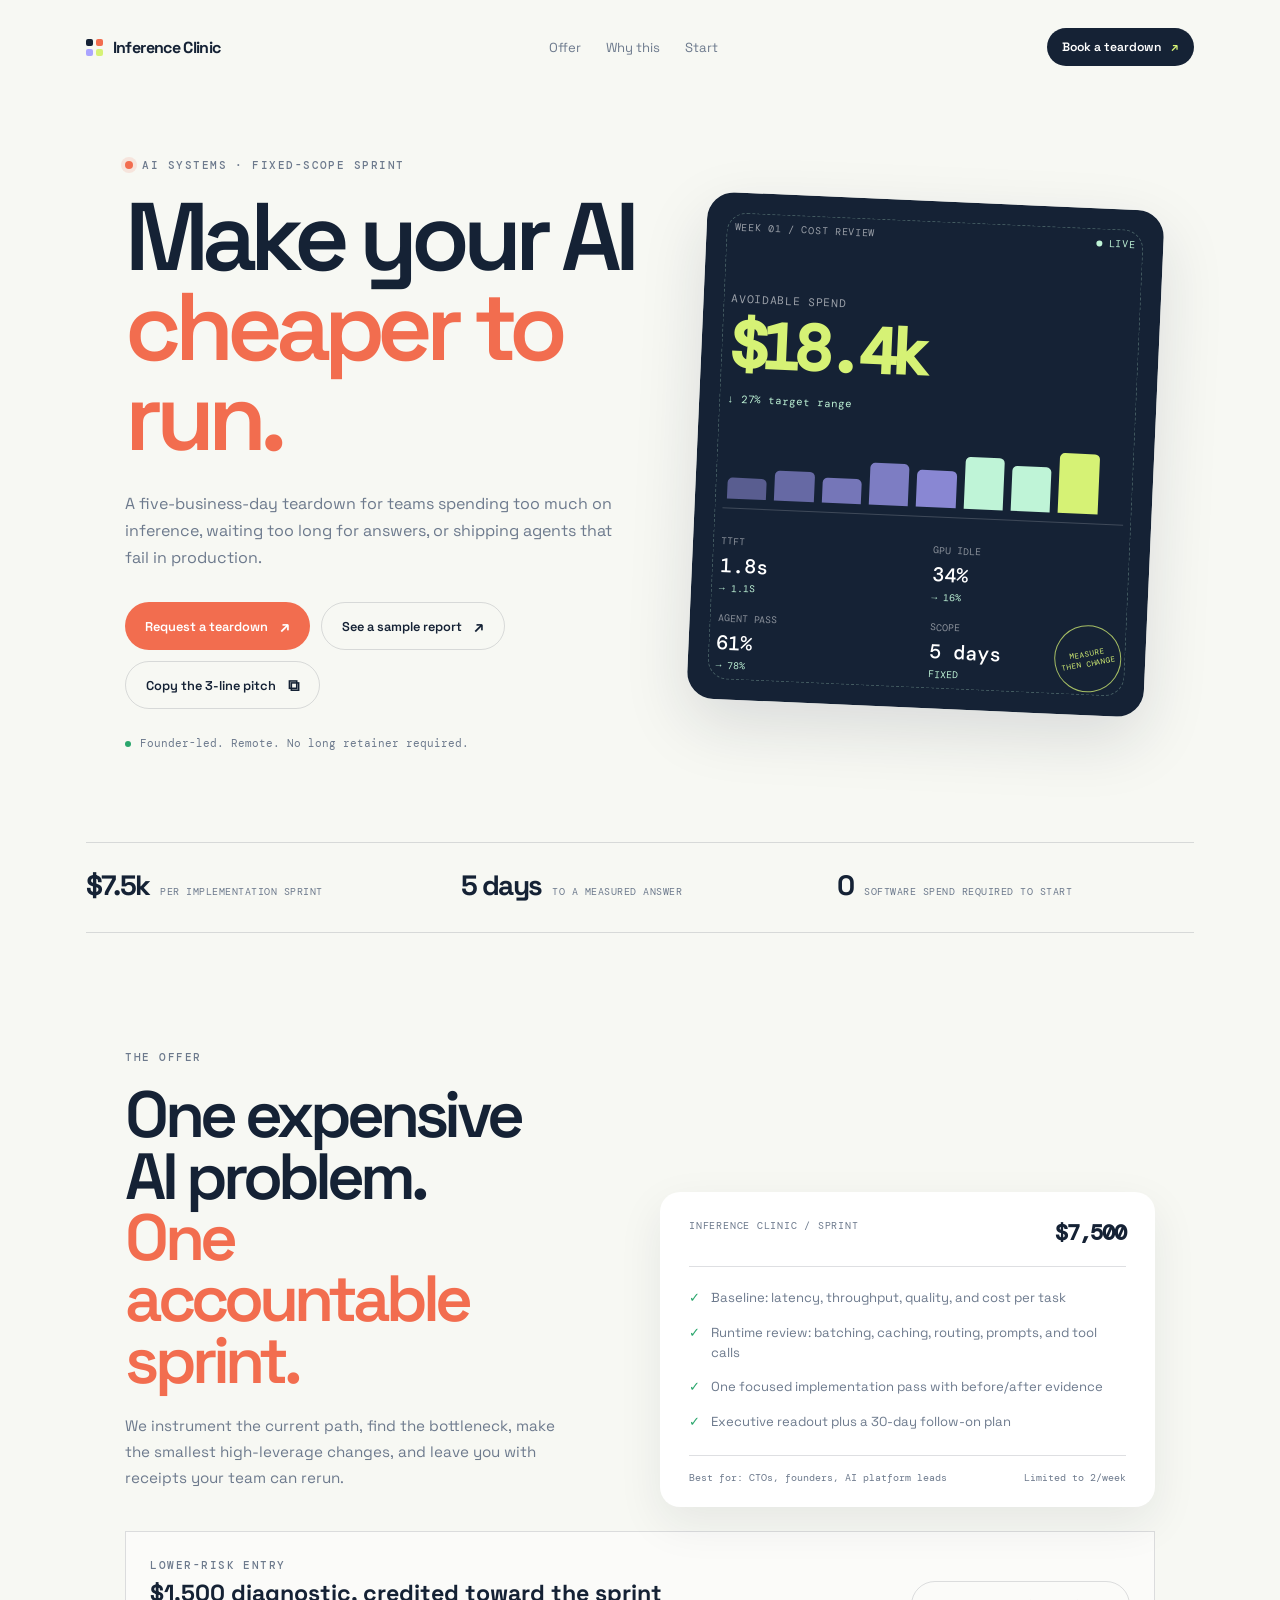
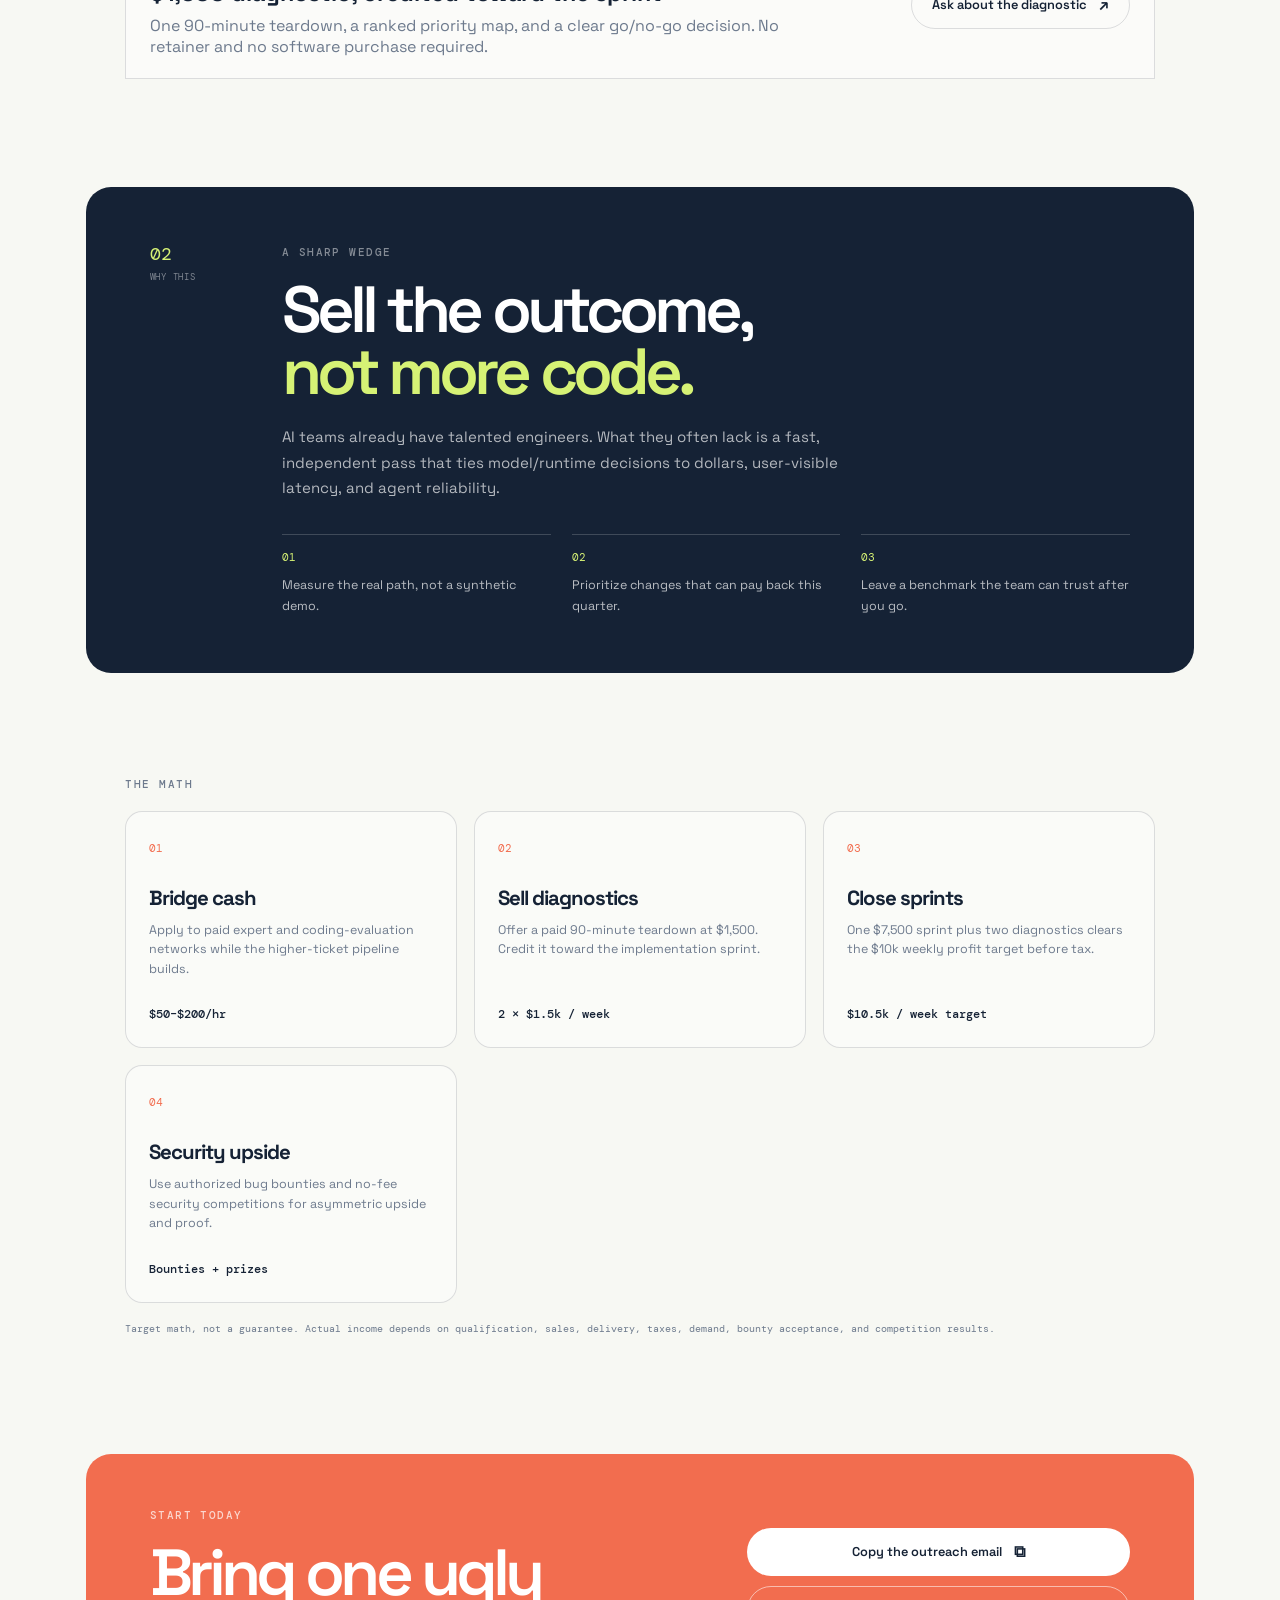
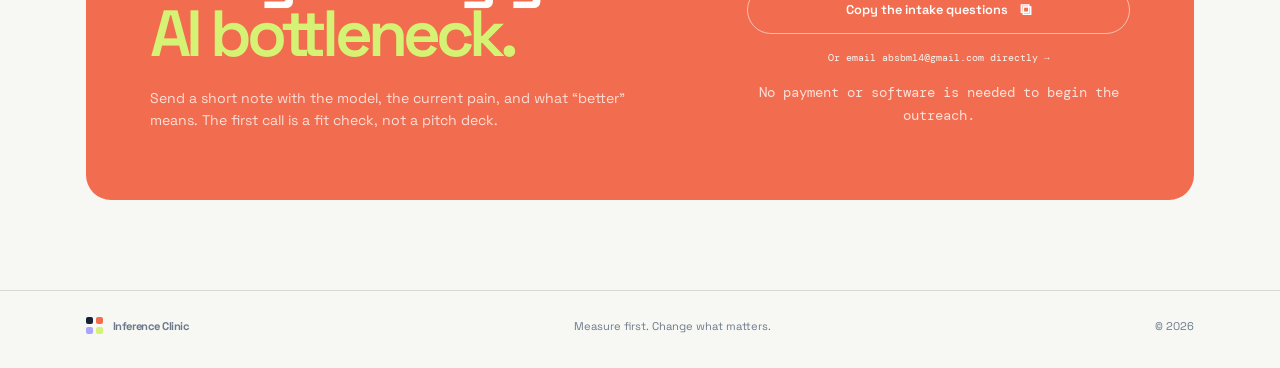
==== commit 5ab0ae7c: "Fix duplicated landing page and use absbm14 mailbox" ====
--- a/index.html
+++ b/index.html
@@ -186,192 +186,4 @@
     <div class="toast" data-toast role="status" aria-live="polite"></div>
     <script src="app.js"></script>
   </body>
-</html><!doctype html>
-<html lang="en">
-  <head>
-    <meta charset="UTF-8" />
-    <meta name="viewport" content="width=device-width, initial-scale=1.0" />
-    <meta
-      name="description"
-      content="Inference Clinic helps AI teams cut serving cost, latency, and agent failure rates in five business days."
-    />
-    <title>Inference Clinic | Make AI cheaper to run</title>
-    <link rel="preconnect" href="https://fonts.googleapis.com" />
-    <link rel="preconnect" href="https://fonts.gstatic.com" crossorigin />
-    <link
-      href="https://fonts.googleapis.com/css2?family=DM+Mono:wght@400;500&family=Space+Grotesk:wght@400;500;600;700&display=swap"
-      rel="stylesheet"
-    />
-    <link rel="stylesheet" href="styles.css" />
-  </head>
-  <body>
-    <div class="page-shell">
-      <header class="topbar">
-        <a class="brand" href="#" aria-label="Inference Clinic home">
-          <span class="brand-mark" aria-hidden="true"><i></i><i></i><i></i><i></i></span>
-          <span>Inference Clinic</span>
-        </a>
-        <nav class="nav-links" aria-label="Main navigation">
-          <a href="#offer">Offer</a>
-          <a href="#proof">Why this</a>
-          <a href="#start">Start</a>
-        </nav>
-        <a class="nav-cta" href="mailto:nnfw6adams@gmail.com?subject=Inference%20Clinic%20diagnostic">Book a teardown <span>↗</span></a>
-      </header>
-
-      <main>
-        <section class="hero">
-          <div class="hero-copy">
-            <p class="eyebrow"><span></span> AI systems · fixed-scope sprint</p>
-            <h1>Make your AI<br /><em>cheaper to run.</em></h1>
-            <p class="lede">
-              A five-business-day teardown for teams spending too much on inference, waiting too long
-              for answers, or shipping agents that fail in production.
-            </p>
-            <div class="hero-actions">
-              <a class="button button-primary" href="mailto:nnfw6adams@gmail.com?subject=Inference%20Clinic%20diagnostic">Request a teardown <span>↗</span></a>
-              <a class="button button-quiet" href="screening-report.html">See a sample report <span>↗</span></a>
-              <button class="button button-quiet" data-copy="pitch">Copy the 3-line pitch <span>⧉</span></button>
-            </div>
-            <div class="micro-proof">
-              <span class="status-dot"></span>
-              <span>Founder-led. Remote. No long retainer required.</span>
-            </div>
-          </div>
-
-          <div class="hero-panel" aria-label="Illustration of an inference cost dashboard">
-            <div class="panel-topline">
-              <span>WEEK 01 / COST REVIEW</span>
-              <span class="panel-live"><i></i> LIVE</span>
-            </div>
-            <div class="panel-metric">
-              <span class="metric-label">avoidable spend</span>
-              <strong>$18.4k</strong>
-              <span class="metric-change">↓ 27% target range</span>
-            </div>
-            <div class="sparkline" aria-hidden="true">
-              <span></span><span></span><span></span><span></span><span></span><span></span><span></span><span></span>
-            </div>
-            <div class="panel-grid">
-              <div><small>TTFT</small><strong>1.8s</strong><em>→ 1.1s</em></div>
-              <div><small>GPU idle</small><strong>34%</strong><em>→ 16%</em></div>
-              <div><small>agent pass</small><strong>61%</strong><em>→ 78%</em></div>
-              <div><small>scope</small><strong>5 days</strong><em>fixed</em></div>
-            </div>
-            <div class="panel-stamp">MEASURE<br />THEN CHANGE</div>
-          </div>
-        </section>
-
-        <section class="stats" aria-label="Offer highlights">
-          <div><strong>$7.5k</strong><span>per implementation sprint</span></div>
-          <div><strong>5 days</strong><span>to a measured answer</span></div>
-          <div><strong>0</strong><span>software spend required to start</span></div>
-        </section>
-
-        <section class="offer-section" id="offer">
-          <div class="section-kicker">The offer</div>
-          <div class="offer-layout">
-            <div>
-              <h2>One expensive AI problem.<br /><em>One accountable sprint.</em></h2>
-              <p class="section-copy">
-                We instrument the current path, find the bottleneck, make the smallest high-leverage
-                changes, and leave you with receipts your team can rerun.
-              </p>
-            </div>
-            <div class="offer-card">
-              <div class="offer-card-head"><span>INFERENCE CLINIC / SPRINT</span><strong>$7,500</strong></div>
-              <ul>
-                <li>Baseline: latency, throughput, quality, and cost per task</li>
-                <li>Runtime review: batching, caching, routing, prompts, and tool calls</li>
-                <li>One focused implementation pass with before/after evidence</li>
-                <li>Executive readout plus a 30-day follow-on plan</li>
-              </ul>
-              <div class="offer-card-foot"><span>Best for: CTOs, founders, AI platform leads</span><span>Limited to 2/week</span></div>
-            </div>
-          </div>
-          <div class="diagnostic-strip">
-            <div>
-              <span class="section-kicker">Lower-risk entry</span>
-              <h3>$1,500 diagnostic, credited toward the sprint</h3>
-              <p>One 90-minute teardown, a ranked priority map, and a clear go/no-go decision. No retainer and no software purchase required.</p>
-            </div>
-            <a class="button button-outline" href="mailto:nnfw6adams@gmail.com?subject=Inference%20Clinic%20diagnostic">Ask about the diagnostic <span>↗</span></a>
-          </div>
-        </section>
-
-        <section class="proof-section" id="proof">
-          <div class="proof-index">02<br /><span>WHY THIS</span></div>
-          <div class="proof-copy">
-            <p class="section-kicker">A sharp wedge</p>
-            <h2>Sell the outcome,<br /><em>not more code.</em></h2>
-            <p>
-              AI teams already have talented engineers. What they often lack is a fast, independent
-              pass that ties model/runtime decisions to dollars, user-visible latency, and agent
-              reliability.
-            </p>
-            <div class="proof-list">
-              <div><strong>01</strong><span>Measure the real path, not a synthetic demo.</span></div>
-              <div><strong>02</strong><span>Prioritize changes that can pay back this quarter.</span></div>
-              <div><strong>03</strong><span>Leave a benchmark the team can trust after you go.</span></div>
-            </div>
-          </div>
-        </section>
-
-        <section class="path-section">
-          <div class="section-kicker">The math</div>
-          <div class="path-grid">
-            <article>
-              <span class="path-number">01</span>
-              <h3>Bridge cash</h3>
-              <p>Apply to paid expert and coding-evaluation networks while the higher-ticket pipeline builds.</p>
-              <strong>$50–$200/hr</strong>
-            </article>
-            <article>
-              <span class="path-number">02</span>
-              <h3>Sell diagnostics</h3>
-              <p>Offer a paid 90-minute teardown at $1,500. Credit it toward the implementation sprint.</p>
-              <strong>2 × $1.5k / week</strong>
-            </article>
-            <article>
-              <span class="path-number">03</span>
-              <h3>Close sprints</h3>
-              <p>One $7,500 sprint plus two diagnostics clears the $10k weekly profit target before tax.</p>
-              <strong>$10.5k / week target</strong>
-            </article>
-            <article>
-              <span class="path-number">04</span>
-              <h3>Security upside</h3>
-              <p>Use authorized bug bounties and no-fee security competitions for asymmetric upside and proof.</p>
-              <strong>Bounties + prizes</strong>
-            </article>
-          </div>
-          <p class="disclaimer">Target math, not a guarantee. Actual income depends on qualification, sales, delivery, taxes, demand, bounty acceptance, and competition results.</p>
-        </section>
-
-        <section class="start-section" id="start">
-          <div class="start-card">
-            <div>
-              <p class="section-kicker">Start today</p>
-              <h2>Bring one ugly<br /><em>AI bottleneck.</em></h2>
-              <p>Send a short note with the model, the current pain, and what “better” means. The first call is a fit check, not a pitch deck.</p>
-            </div>
-            <div class="start-actions">
-              <button class="button button-light" data-copy="email">Copy the outreach email <span>⧉</span></button>
-              <button class="button button-outline-light" data-copy="intake">Copy the intake questions <span>⧉</span></button>
-              <a class="start-note start-link" href="mailto:nnfw6adams@gmail.com?subject=Inference%20Clinic%20diagnostic">Or email nnfw6adams@gmail.com directly →</a>
-              <p class="start-note">No payment or software is needed to begin the outreach.</p>
-            </div>
-          </div>
-        </section>
-      </main>
-
-      <footer class="footer">
-        <div class="brand"><span class="brand-mark" aria-hidden="true"><i></i><i></i><i></i><i></i></span><span>Inference Clinic</span></div>
-        <span>Measure first. Change what matters.</span>
-        <span>© 2026</span>
-      </footer>
-    </div>
-    <div class="toast" data-toast role="status" aria-live="polite"></div>
-    <script src="app.js"></script>
-  </body>
 </html>
